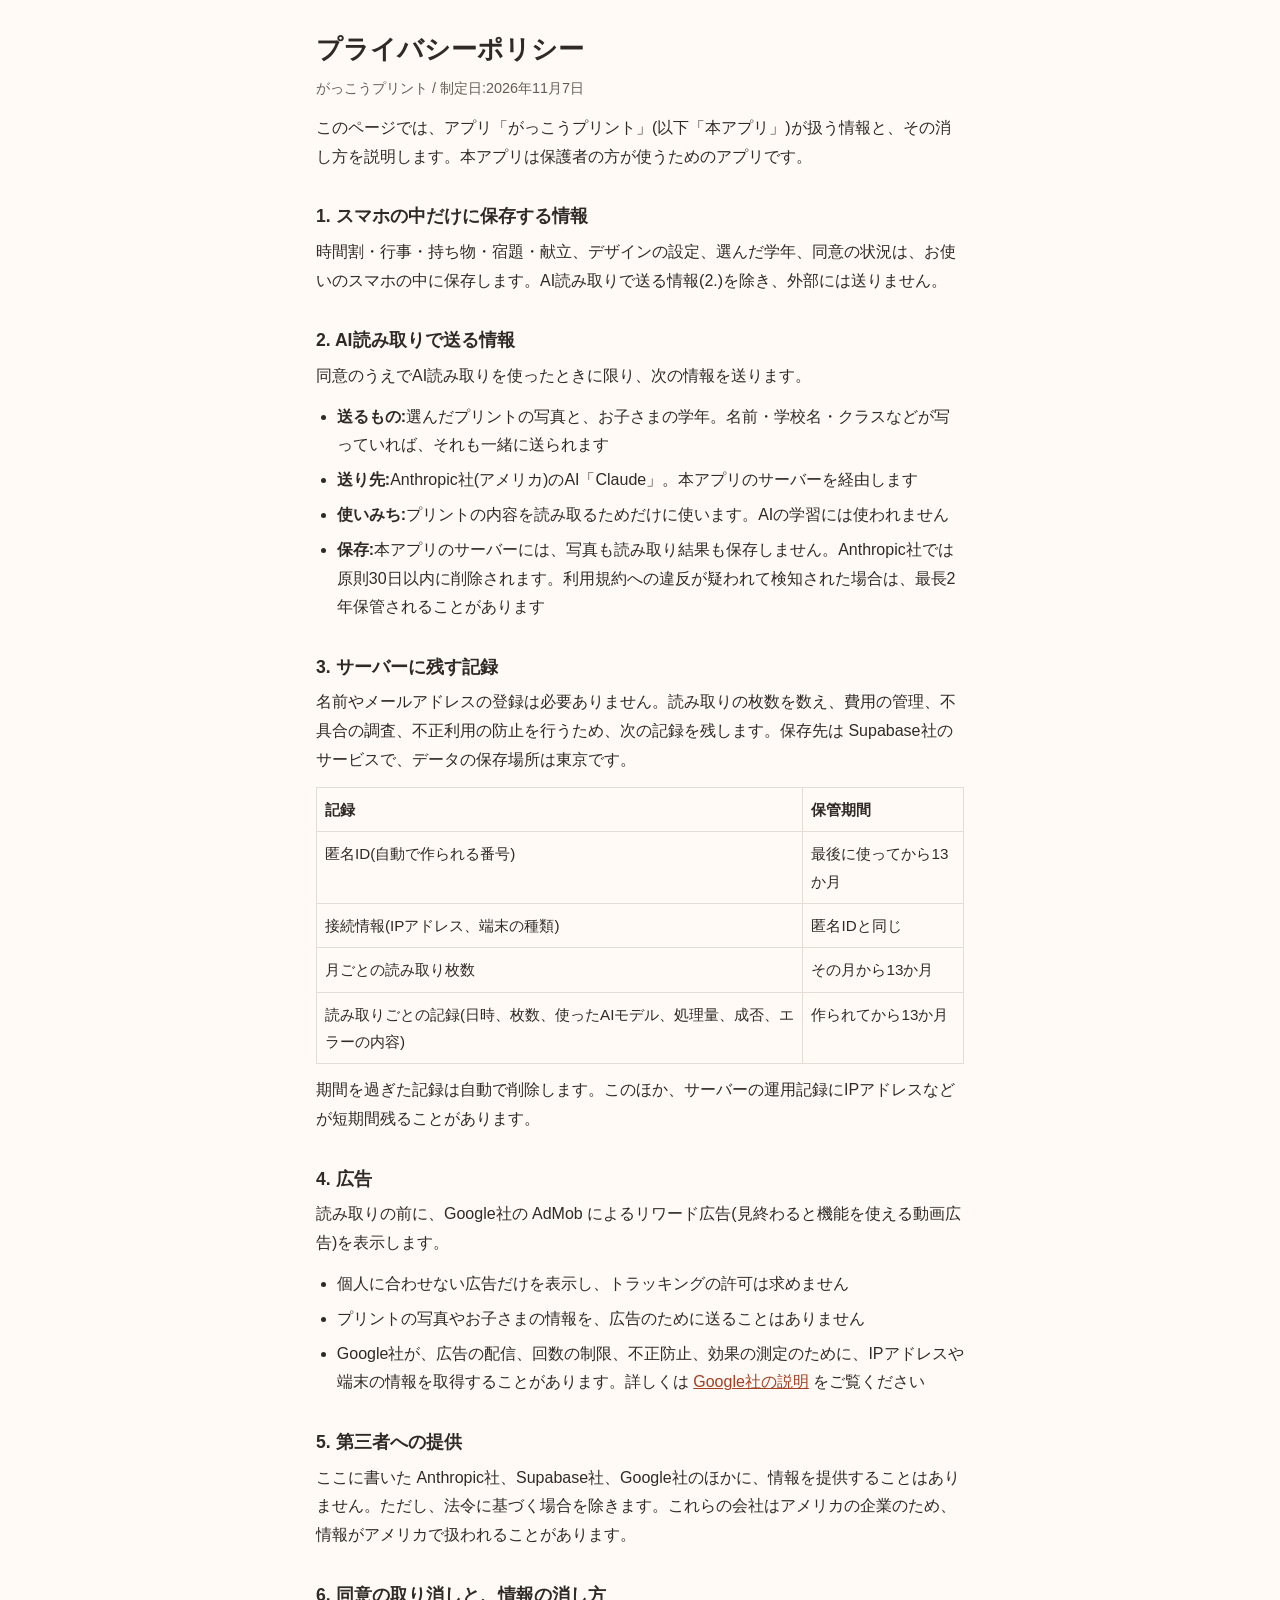
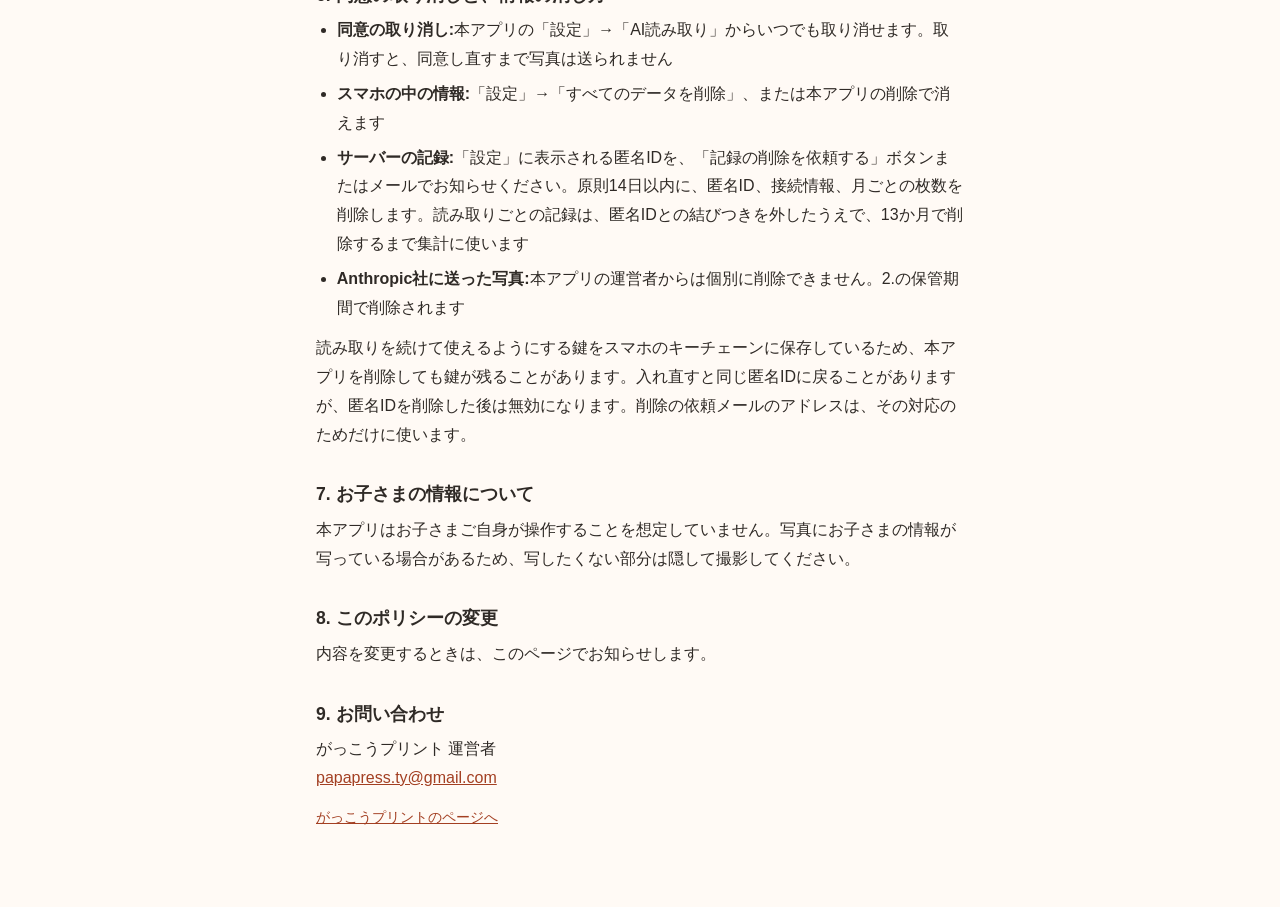
==== privacy.html @ ef9ce8be "がっこうプリントの案内ページ、プライバシーポリシー、app-ads.txt を公開する Co-Authored-By: Claude Opus 5.5 <noreply@anthropic.com>" ====
<!doctype html>
<html lang="ja">
<head>
<meta charset="utf-8">
<meta name="viewport" content="width=device-width, initial-scale=1">
<title>プライバシーポリシー | がっこうプリント</title>
<link rel="stylesheet" href="style.css">
</head>
<body>
<main>
<h1>プライバシーポリシー</h1>
<p class="meta">がっこうプリント / 制定日:2026年11月7日</p>

<p>このページでは、アプリ「がっこうプリント」(以下「本アプリ」)が扱う情報と、その消し方を説明します。本アプリは保護者の方が使うためのアプリです。</p>

<h2>1. スマホの中だけに保存する情報</h2>
<p>時間割・行事・持ち物・宿題・献立、デザインの設定、選んだ学年、同意の状況は、お使いのスマホの中に保存します。AI読み取りで送る情報(2.)を除き、外部には送りません。</p>

<h2>2. AI読み取りで送る情報</h2>
<p>同意のうえでAI読み取りを使ったときに限り、次の情報を送ります。</p>
<ul>
<li><strong>送るもの:</strong>選んだプリントの写真と、お子さまの学年。名前・学校名・クラスなどが写っていれば、それも一緒に送られます</li>
<li><strong>送り先:</strong>Anthropic社(アメリカ)のAI「Claude」。本アプリのサーバーを経由します</li>
<li><strong>使いみち:</strong>プリントの内容を読み取るためだけに使います。AIの学習には使われません</li>
<li><strong>保存:</strong>本アプリのサーバーには、写真も読み取り結果も保存しません。Anthropic社では原則30日以内に削除されます。利用規約への違反が疑われて検知された場合は、最長2年保管されることがあります</li>
</ul>

<h2>3. サーバーに残す記録</h2>
<p>名前やメールアドレスの登録は必要ありません。読み取りの枚数を数え、費用の管理、不具合の調査、不正利用の防止を行うため、次の記録を残します。保存先は Supabase社のサービスで、データの保存場所は東京です。</p>
<table>
<thead><tr><th>記録</th><th>保管期間</th></tr></thead>
<tbody>
<tr><td>匿名ID(自動で作られる番号)</td><td>最後に使ってから13か月</td></tr>
<tr><td>接続情報(IPアドレス、端末の種類)</td><td>匿名IDと同じ</td></tr>
<tr><td>月ごとの読み取り枚数</td><td>その月から13か月</td></tr>
<tr><td>読み取りごとの記録(日時、枚数、使ったAIモデル、処理量、成否、エラーの内容)</td><td>作られてから13か月</td></tr>
</tbody>
</table>
<p>期間を過ぎた記録は自動で削除します。このほか、サーバーの運用記録にIPアドレスなどが短期間残ることがあります。</p>

<h2>4. 広告</h2>
<p>読み取りの前に、Google社の AdMob によるリワード広告(見終わると機能を使える動画広告)を表示します。</p>
<ul>
<li>個人に合わせない広告だけを表示し、トラッキングの許可は求めません</li>
<li>プリントの写真やお子さまの情報を、広告のために送ることはありません</li>
<li>Google社が、広告の配信、回数の制限、不正防止、効果の測定のために、IPアドレスや端末の情報を取得することがあります。詳しくは <a href="https://policies.google.com/technologies/partner-sites?hl=ja">Google社の説明</a> をご覧ください</li>
</ul>

<h2>5. 第三者への提供</h2>
<p>ここに書いた Anthropic社、Supabase社、Google社のほかに、情報を提供することはありません。ただし、法令に基づく場合を除きます。これらの会社はアメリカの企業のため、情報がアメリカで扱われることがあります。</p>

<h2>6. 同意の取り消しと、情報の消し方</h2>
<ul>
<li><strong>同意の取り消し:</strong>本アプリの「設定」→「AI読み取り」からいつでも取り消せます。取り消すと、同意し直すまで写真は送られません</li>
<li><strong>スマホの中の情報:</strong>「設定」→「すべてのデータを削除」、または本アプリの削除で消えます</li>
<li><strong>サーバーの記録:</strong>「設定」に表示される匿名IDを、「記録の削除を依頼する」ボタンまたはメールでお知らせください。原則14日以内に、匿名ID、接続情報、月ごとの枚数を削除します。読み取りごとの記録は、匿名IDとの結びつきを外したうえで、13か月で削除するまで集計に使います</li>
<li><strong>Anthropic社に送った写真:</strong>本アプリの運営者からは個別に削除できません。2.の保管期間で削除されます</li>
</ul>
<p>読み取りを続けて使えるようにする鍵をスマホのキーチェーンに保存しているため、本アプリを削除しても鍵が残ることがあります。入れ直すと同じ匿名IDに戻ることがありますが、匿名IDを削除した後は無効になります。削除の依頼メールのアドレスは、その対応のためだけに使います。</p>

<h2>7. お子さまの情報について</h2>
<p>本アプリはお子さまご自身が操作することを想定していません。写真にお子さまの情報が写っている場合があるため、写したくない部分は隠して撮影してください。</p>

<h2>8. このポリシーの変更</h2>
<p>内容を変更するときは、このページでお知らせします。</p>

<h2>9. お問い合わせ</h2>
<p>がっこうプリント 運営者<br><a href="mailto:papapress.ty@gmail.com">papapress.ty@gmail.com</a></p>

<p class="meta"><a href="index.html">がっこうプリントのページへ</a></p>
</main>
</body>
</html>
---- style.css ----
:root {
  color-scheme: light dark;
  --bg: #fffaf5;
  --text: #2f2a26;
  --sub: #655d56;
  --line: #e5ddd5;
  --link: #a33f22;
}
@media (prefers-color-scheme: dark) {
  :root {
    --bg: #1d1b19;
    --text: #f2eee9;
    --sub: #bdb5ad;
    --line: #443f3a;
    --link: #ffab8f;
  }
}
* { box-sizing: border-box; }
body {
  margin: 0;
  background: var(--bg);
  color: var(--text);
  font-family: -apple-system, BlinkMacSystemFont, "Hiragino Sans", "Noto Sans JP", sans-serif;
  line-height: 1.8;
}
main { max-width: 680px; margin: 0 auto; padding: 32px 16px 64px; }
h1 { font-size: 1.6rem; line-height: 1.4; margin: 0 0 8px; }
h2 { font-size: 1.1rem; line-height: 1.5; margin: 32px 0 8px; }
p, ul { margin: 0 0 12px; }
ul { padding-left: 1.3em; }
li { margin-bottom: 6px; }
a { color: var(--link); }
.meta { color: var(--sub); font-size: 0.9rem; }
table { width: 100%; border-collapse: collapse; margin: 0 0 12px; font-size: 0.95rem; }
th, td { border: 1px solid var(--line); padding: 8px; text-align: left; vertical-align: top; }
th { font-weight: 700; }
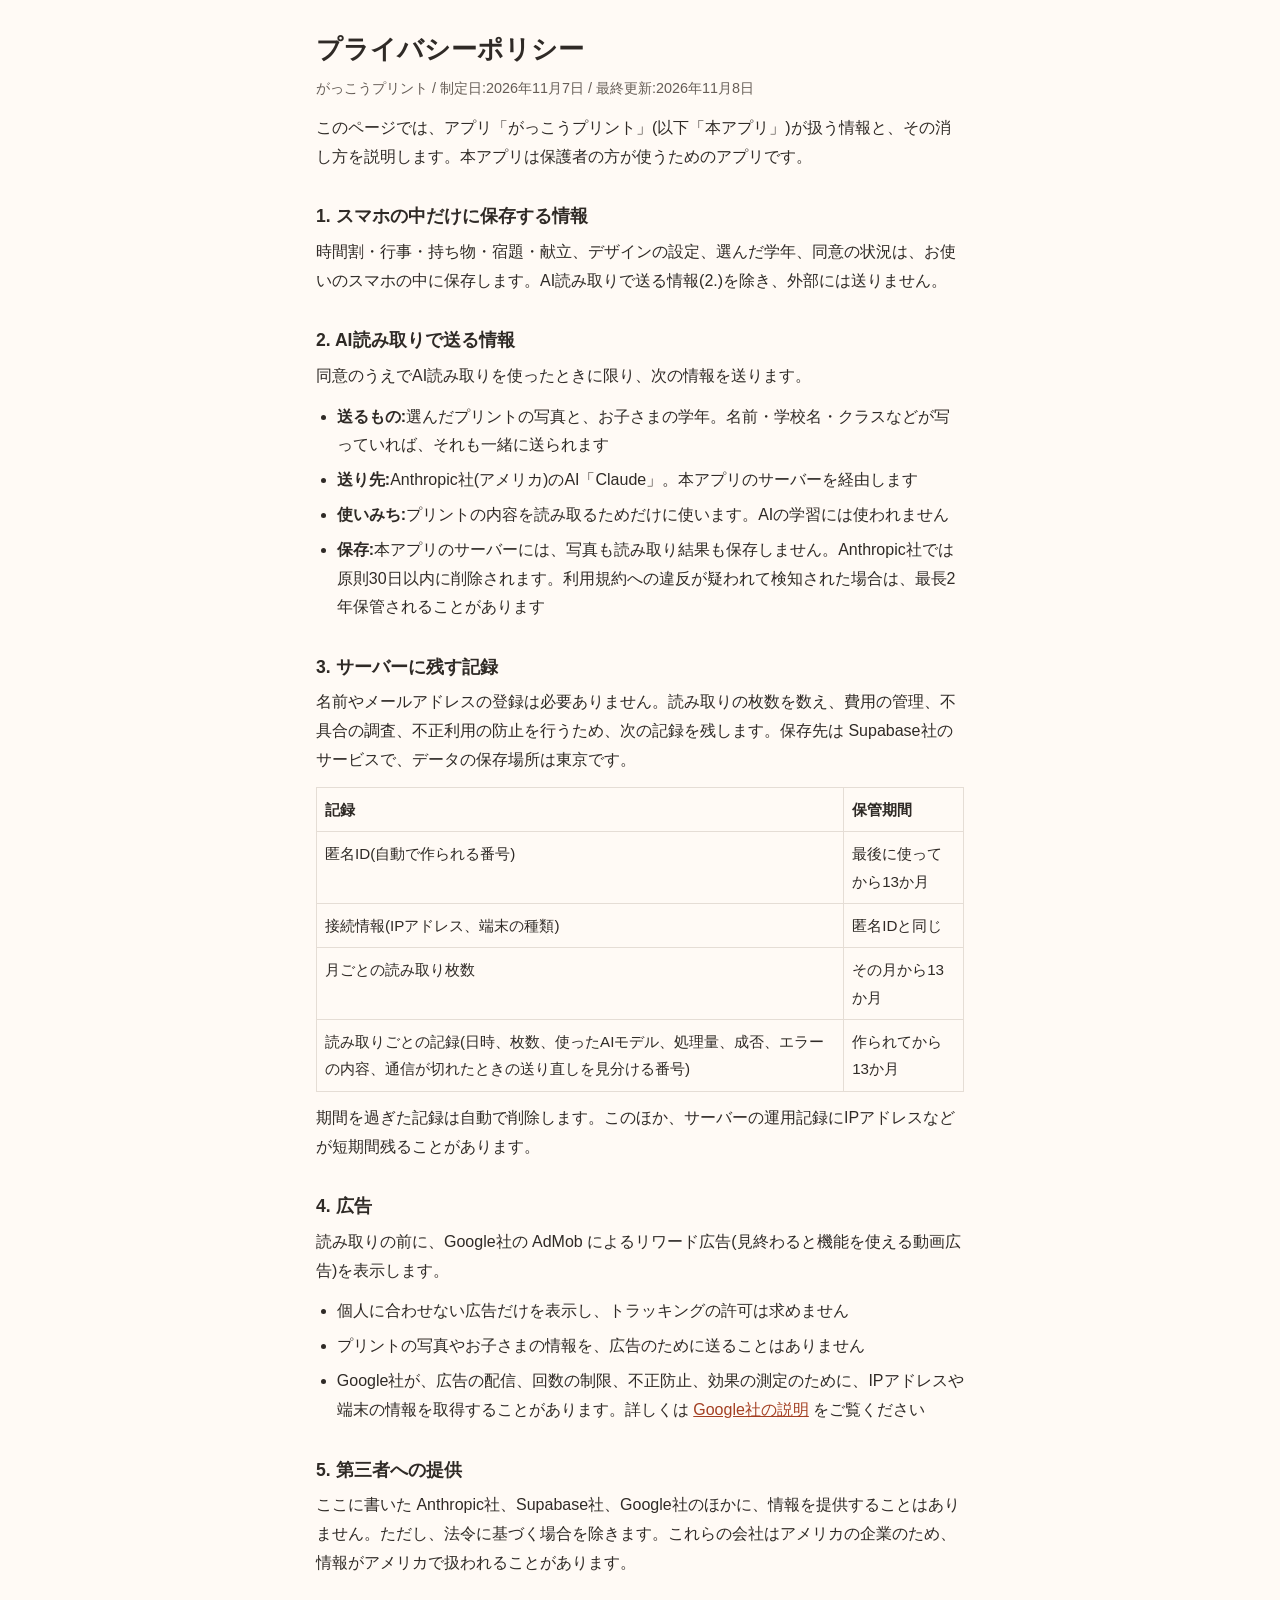
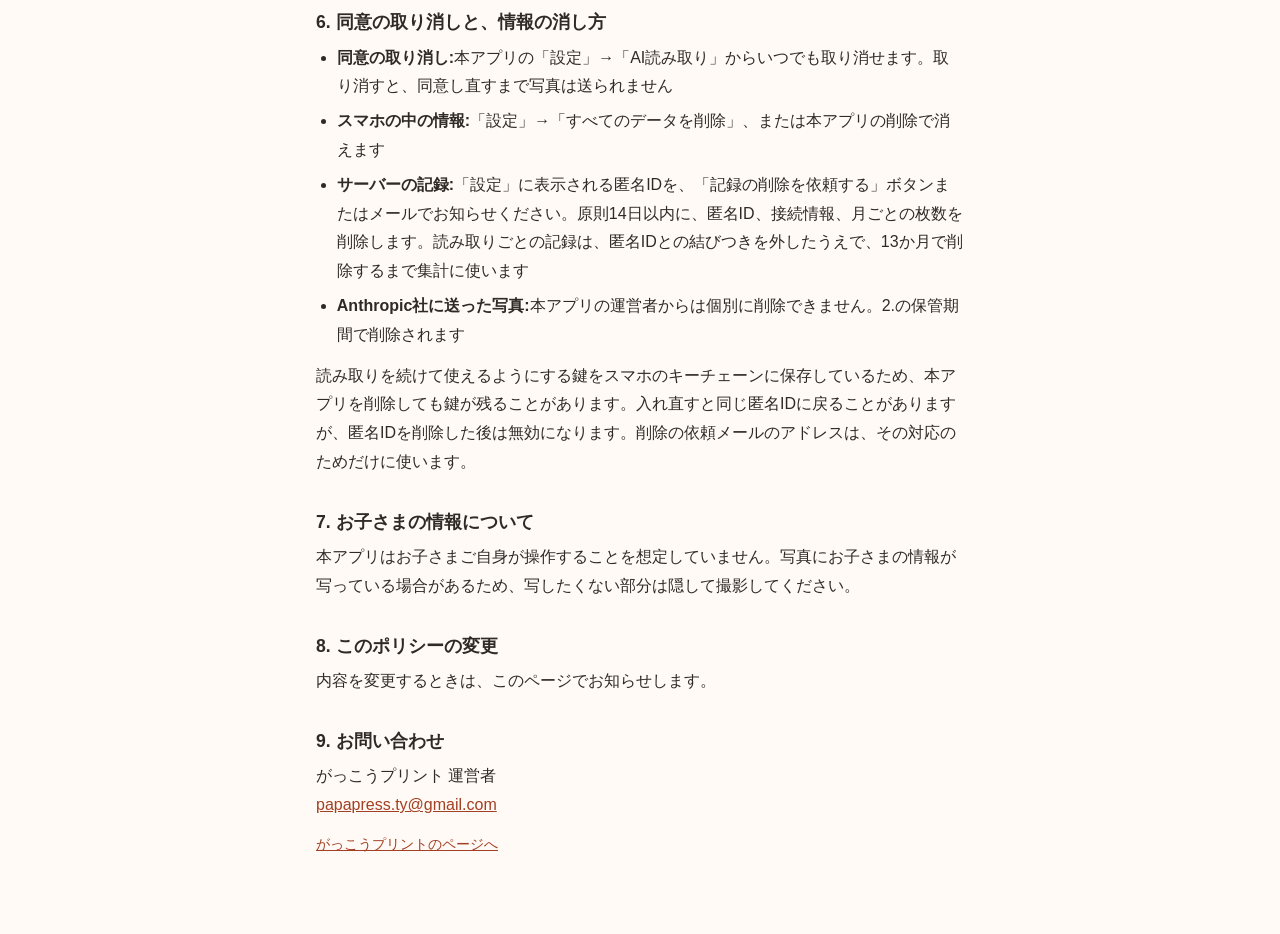
==== commit 93aa2e9e: "プライバシーポリシー:送り直しを見分ける番号を記録の内容に追記する Co-Authored-By: Claude Opus 5.5 <noreply@anthropic.com>" ====
--- a/privacy.html
+++ b/privacy.html
@@ -9,7 +9,7 @@
 <body>
 <main>
 <h1>プライバシーポリシー</h1>
-<p class="meta">がっこうプリント / 制定日:2026年11月7日</p>
+<p class="meta">がっこうプリント / 制定日:2026年11月7日 / 最終更新:2026年11月8日</p>
 
 <p>このページでは、アプリ「がっこうプリント」(以下「本アプリ」)が扱う情報と、その消し方を説明します。本アプリは保護者の方が使うためのアプリです。</p>
 
@@ -33,7 +33,7 @@
 <tr><td>匿名ID(自動で作られる番号)</td><td>最後に使ってから13か月</td></tr>
 <tr><td>接続情報(IPアドレス、端末の種類)</td><td>匿名IDと同じ</td></tr>
 <tr><td>月ごとの読み取り枚数</td><td>その月から13か月</td></tr>
-<tr><td>読み取りごとの記録(日時、枚数、使ったAIモデル、処理量、成否、エラーの内容)</td><td>作られてから13か月</td></tr>
+<tr><td>読み取りごとの記録(日時、枚数、使ったAIモデル、処理量、成否、エラーの内容、通信が切れたときの送り直しを見分ける番号)</td><td>作られてから13か月</td></tr>
 </tbody>
 </table>
 <p>期間を過ぎた記録は自動で削除します。このほか、サーバーの運用記録にIPアドレスなどが短期間残ることがあります。</p>
